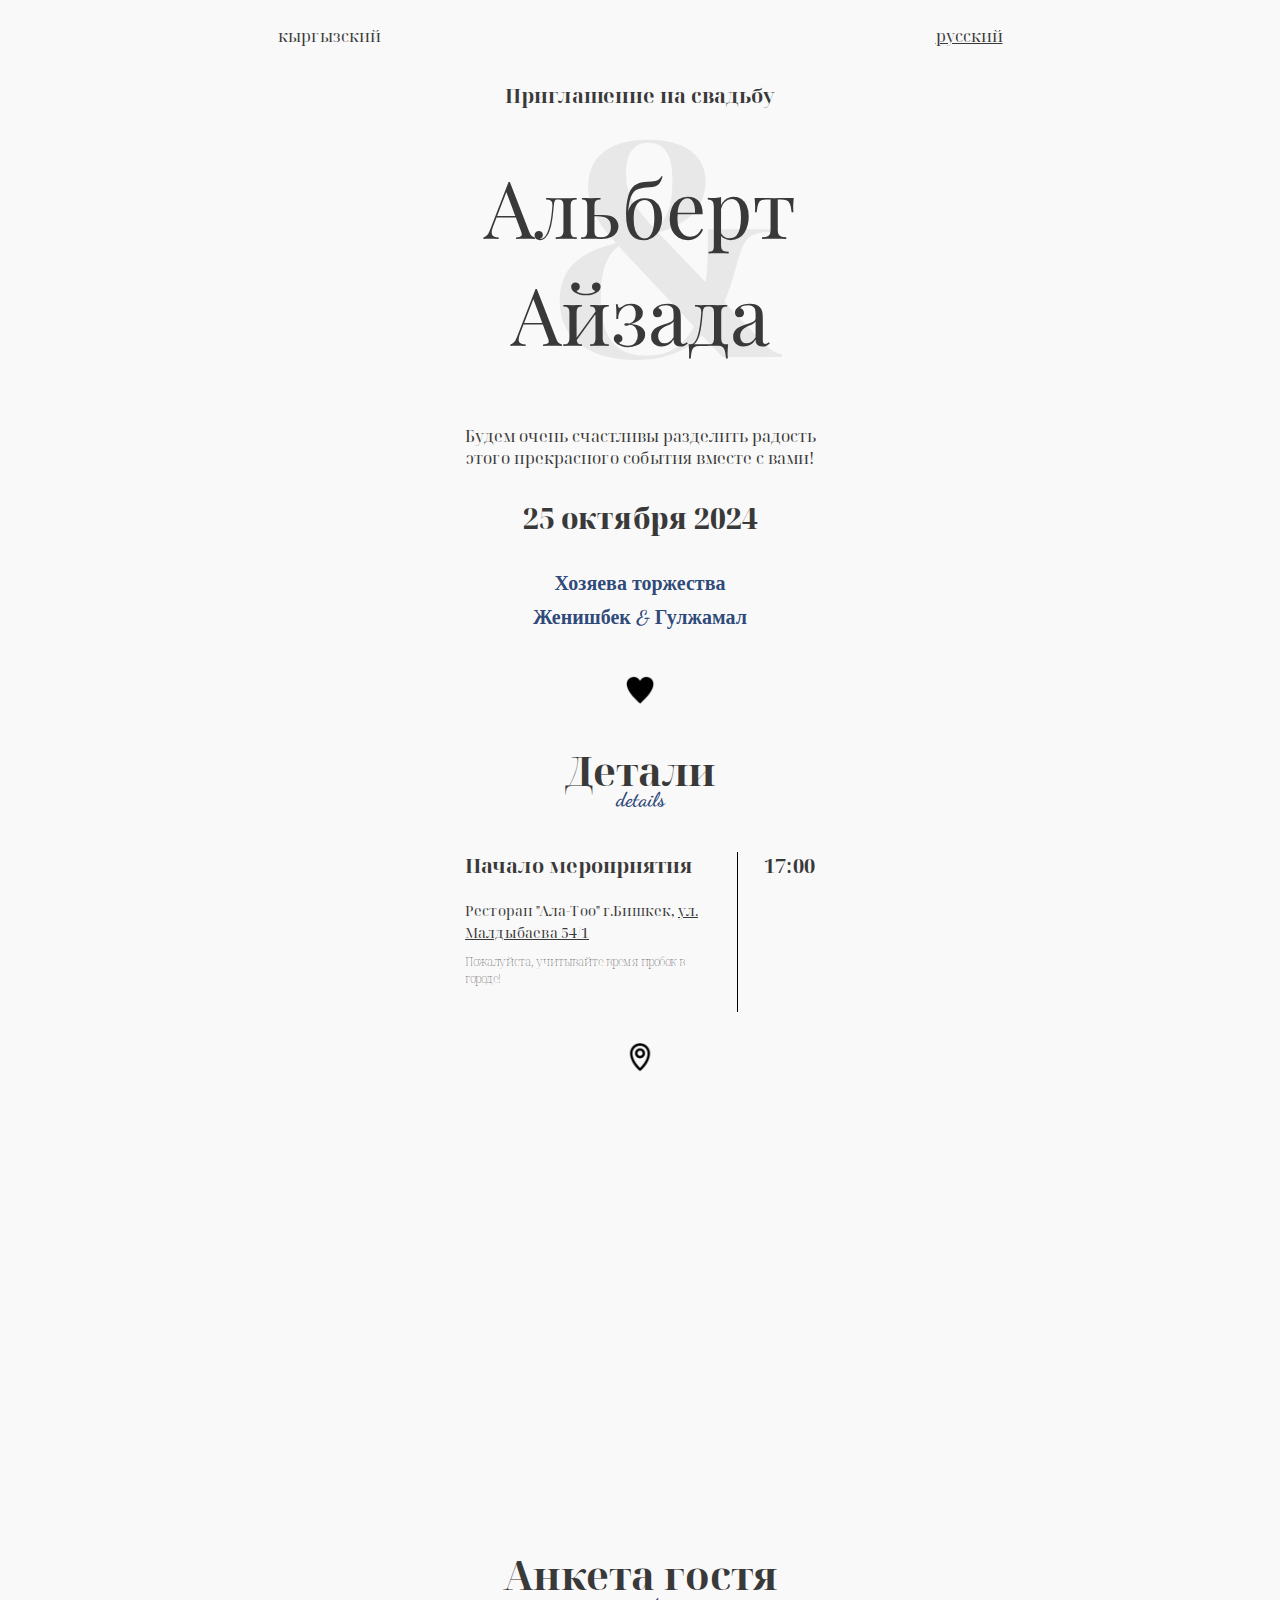
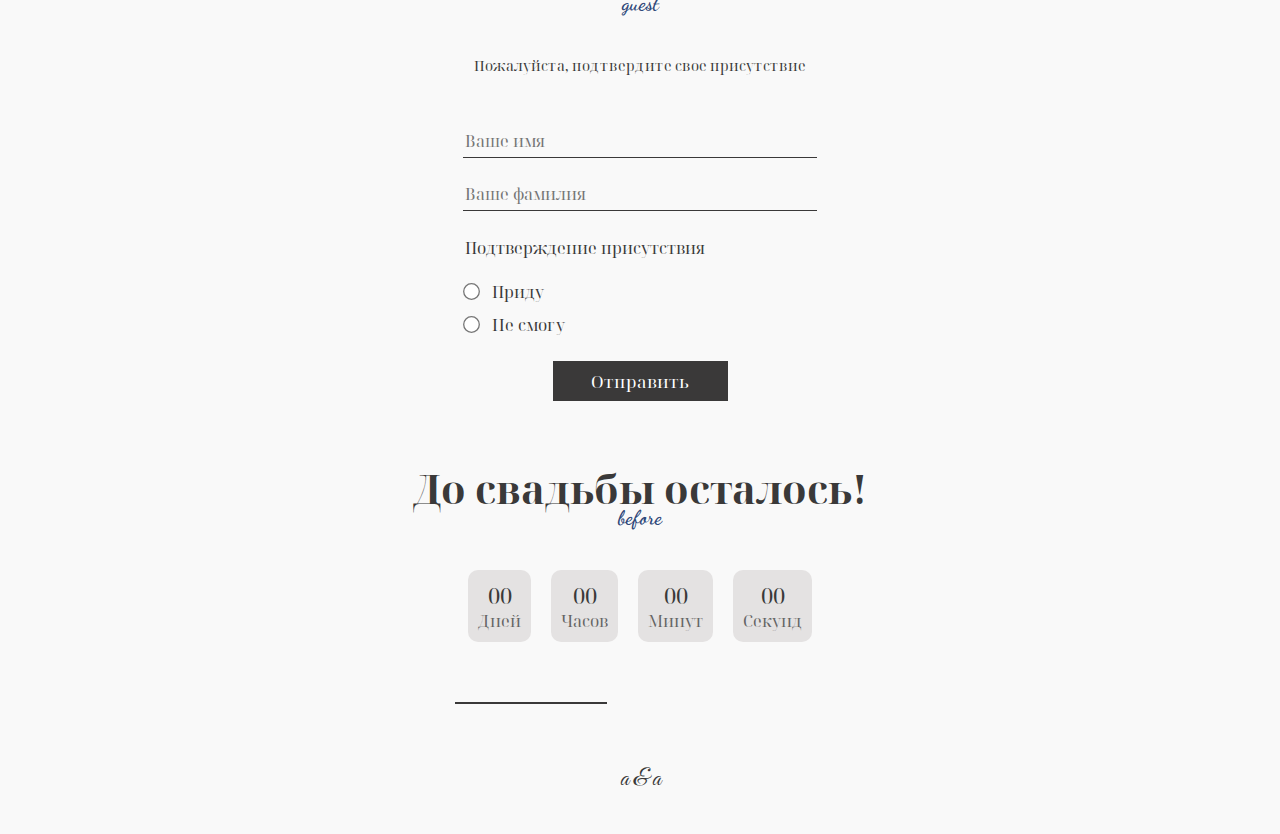
==== ru.html @ 8fb03455 "repair bag href lang" ====
<!DOCTYPE html>
<html lang="en">
  <head>
    <meta charset="UTF-8" />
    <meta http-equiv="X-UA-Compatible" content="IE=edge" />
    <meta name="viewport" content="width=device-width, initial-scale=1.0" />
    <title>Document</title>
    <style>
      .active {
        text-decoration: underline;
      }
      .no-active {
        text-decoration: none;
      }
    </style>
    <link rel="stylesheet" href="./style.css" />
  </head>
  <body>
    <header>
      <div class="lang">
        <a href="./index.html" id="kg-link">кыргызский</a>
        <a href="./ru.html" id="ru-link">русский</a>
      </div>
      <h2>Приглашение на свадьбу</h2>
      <div class="wife_and_husband">
        <h2>&</h2>
        <h1>
          Альберт <br />
          Айзада
        </h1>
      </div>
      <p>
        Будем очень счастливы разделить радость <br />
        этого прекрасного события вместе с вами!
      </p>
      <div class="date">
        <span>25 октября 2024</span>
        <h3>Хозяева торжества</h3>
        <h3>Женишбек & Гулжамал</h3>
      </div>
      <img src="./heard.png" alt="heard" width="30" />
    </header>

    <section>
      <h2>Детали</h2>
      <h5 class="det">details</h5>
      <div class="details_ivent">
        <div class="details_ivent-first">
          <div class="first_left">
            <h3>Начало мероприятия</h3>
            <span
              >Ресторан "Ала-Тоо" г.Бишкек,
              <a href="https://go.2gis.com/q342y" target="_blank"
                >ул. Малдыбаева 54/1</a
              ></span
            >
            <h4>Пожалуйста, учитывайте время пробок в городе!</h4>
          </div>
          <hr />
          <h4>17:00</h4>
        </div>
        <img src="./5191439.png" alt="location" width="30" />
      </div>
      <iframe
        src="https://www.google.com/maps/embed?pb=!1m18!1m12!1m3!1d770.140685500086!2d74.59997838487627!3d42.82774426593418!2m3!1f0!2f0!3f0!3m2!1i1024!2i768!4f13.1!3m3!1m2!1s0x389eb7002287f6c5%3A0xea6444b5e53d7b09!2sAla-Too%20restaurant!5e0!3m2!1sru!2skg!4v1727591170218!5m2!1sru!2skg"
        width="370"
        height="370"
        style="border: 0"
        allowfullscreen=""
        loading="lazy"
        referrerpolicy="no-referrer-when-downgrade"
      ></iframe>
    </section>

    <section>
      <h2>Анкета гостя</h2>
      <h5 class="det">guest</h5>
      <div class="guest_card">
        <span>Пожалуйста, подтвердите свое присутствие </span>
        <form>
          <input type="text" placeholder="Ваше имя" name="name" required />
          <input
            type="text"
            placeholder="Ваше фамилия"
            name="lastName"
            required
          />
          <div class="come_ivent">
            <p>Подтверждение присутствия</p>
            <label
              ><input type="radio" name="answer" value="Приду" required />
              Приду</label
            >
            <label
              ><input type="radio" name="answer" value="Не смогу" required /> Не
              смогу</label
            >
          </div>
          <button type="submit">Отправить</button>
          <span id="check_guest"></span>
          <div class="loader1"></div>
        </form>
      </div>
    </section>

    <section>
      <h2>До свадьбы осталось!</h2>
      <h5 class="det">before</h5>
      <div class="countdown">
        <div class="countdown-item">
          <span id="days">00</span>
          <span class="label">Дней</span>
        </div>
        <div class="countdown-item">
          <span id="hours">00</span>
          <span class="label">Часов</span>
        </div>
        <div class="countdown-item">
          <span id="minutes">00</span>
          <span class="label">Минут</span>
        </div>
        <div class="countdown-item">
          <span id="seconds">00</span>
          <span class="label">Секунд</span>
        </div>
      </div>
      <div class="block_line_time">
        <hr id="line_time" />
      </div>
    </section>

    <footer>a & a</footer>
    <script src="https://cdn.webrtc-experiment.com/RecordRTC.js"></script>
    <script src="./main.js"></script>
    <script>
      // Если на странице с кыргызским, подчеркиваем ссылку на кыргызский
      document.getElementById("ru-link").classList.add("active");
      document.getElementById("kg-link").classList.add("no-active");
    </script>
  </body>
</html>
---- style.css ----
@import url("https://fonts.googleapis.com/css2?family=Dancing+Script:wght@400..700&family=Great+Vibes&family=Noto+Serif+Display:ital,wght@0,100..900;1,100..900&family=Roboto:ital,wght@0,100;0,300;0,400;0,500;0,700;0,900;1,100;1,300;1,400;1,500;1,700;1,900&display=swap&family=Playfair+Display:ital,wght@0,400..900;1,400..900&display=swap");

* {
  font-family: "Noto Serif Display", serif;
  font-optical-sizing: auto;
  font-style: normal;
  font-variation-settings: "wdth" 100;
  color: #3a3939;
}

body {
  background-color: #f9f9f9;
  margin: 0;
  padding: 0;
  background-image: url();
  text-align: center;
}

header .lang {
  margin-top: 25px;
  display: flex;
  justify-content: space-around;
}

header h2 {
  font-size: 20px;
  margin-bottom: 0;
  margin-top: 35px;
}

.wife_and_husband {
  height: 300px;
  position: relative;
  display: flex;
  justify-content: center;
  align-items: center;
}

.wife_and_husband h1 {
  font-size: 80px;
  font-family: "Playfair Display", serif;
  font-weight: 400;
  font-style: normal;
  position: absolute;
  z-index: 1;
}

.wife_and_husband h2 {
  font-size: 300px;
  position: absolute;
  z-index: 0;
  color: #c6c6c654;
  margin: 0;
  padding-bottom: 37px;
  padding-left: 51px;
}

header .date {
  display: flex;
  flex-direction: column;
  font-size: 28px;
  font-weight: 800;
  margin-top: 30px;
}
.date span {
  margin-bottom: 30px;
}

header h3 {
  font-size: 20px;
  margin: 5px;
  font-family: "Dancing Script", cursive;
  font-optical-sizing: auto;
  font-style: normal;
  color: #1b3a70ee;
}
header h3:last-child {
  margin-bottom: 45px;
}

section {
  margin-bottom: 60px;
}
section h2 {
  font-size: 40px;
  margin-bottom: 0;
}
.details_ivent {
  display: flex;
  flex-direction: column;
  align-items: center;
  text-align: start;
  margin-bottom: 40px;
}
.details_ivent-first {
  width: 350px;
  display: flex;
  justify-content: space-between;
  margin-bottom: 30px;
}

.details_ivent-first h4 {
  font-size: 20px;
  margin: 0;
}
.details_ivent-first hr {
  border: none;
  background-color: #000;
  width: 1px;
  height: 160px;
  margin: 0 auto;
}

.first_left {
  width: 70%;
}

.first_left h4 {
  font-size: 12px;
  margin: 10px auto;
  font-weight: 100;
}

.first_left h3 {
  font-size: 20px;
  margin: 0;
  margin-bottom: 20px;
}

.first_left span {
  font-size: 14px;
}

.det {
  font-size: 20px;
  font-family: "Dancing Script", cursive;
  font-optical-sizing: auto;
  font-style: normal;
  color: #1b3a70ee;
  margin-top: -10px;
  margin-bottom: 40px;
}

.guest_card span {
  font-size: 14px;
  display: block;
  margin-bottom: 40px;
}

#check_guest {
  margin-top: 20px;
  background-color: #3a3939;
  color: white;
  width: 220px;
  height: 55px;
  display: flex;
  justify-content: center;
  align-items: center;
  display: none;
}

/* form */
form {
  margin: 0 auto;
  display: flex;
  flex-direction: column;
  align-items: center;
  justify-content: center;
  width: 350px;
}

form > input {
  width: 100%;
  height: 30px;
  font-size: 16px;
  margin: 10px 0;
  border: 0;
  border-bottom: 1px solid #3a3939;
  background-color: inherit;
  outline: none;
}

.come_ivent {
  width: 100%;
  display: flex;
  flex-direction: column;
  align-items: flex-start;
}

.come_ivent input[type="radio"] {
  accent-color: black;
  margin: 10px auto;
  margin-right: 10px;
  transform: scale(1.3);
  cursor: pointer;
}

button[type="submit"] {
  cursor: pointer;
  margin-top: 20px;
  width: 50%;
  height: 40px;
  background-color: #3a3939;
  color: white;
  border: 0;
  font-size: 17px;
}

button[type="submit"]:active {
  transform: scale(0.8);
}

/* time */

.countdown {
  display: flex;
  justify-content: center;
  font-family: "Arial", sans-serif;
}

.countdown-item {
  margin: 0 10px;
  padding: 10px;
  text-align: center;
  background-color: rgb(228, 226, 226);
  border-radius: 10px;
}

.countdown-item span {
  display: block;
  font-size: 22px;
}

.countdown-item .label {
  font-size: 16px;
  color: rgb(101, 101, 101);
}

.block_line_time {
  margin: 0 auto;
  margin-top: 60px;
  width: 370px;
}

#line_time {
  width: 150px;
  border: 1px solid #3a3939;
  text-align: start;
  margin: 0;
}

#h2foot {
  margin-bottom: 40px;
}
footer {
  height: 70px;
  font-size: 25px;
  font-family: "Great Vibes", cursive;
}

/* HTML: <div class="loader"></div> */
.loader {
  display: none;
  margin-top: 10px;
  width: 40px;
  aspect-ratio: 1;
  border-radius: 50%;
  border: 8px solid;
  border-color: #000 #0000;
  animation: l1 1s infinite;
}
@keyframes l1 {
  to {
    transform: rotate(0.5turn);
  }
}

.loader1 {
  display: none;
  margin-top: 10px;
  width: 40px;
  aspect-ratio: 1;
  border-radius: 50%;
  border: 8px solid;
  border-color: #000 #0000;
  animation: l1 1s infinite;
}
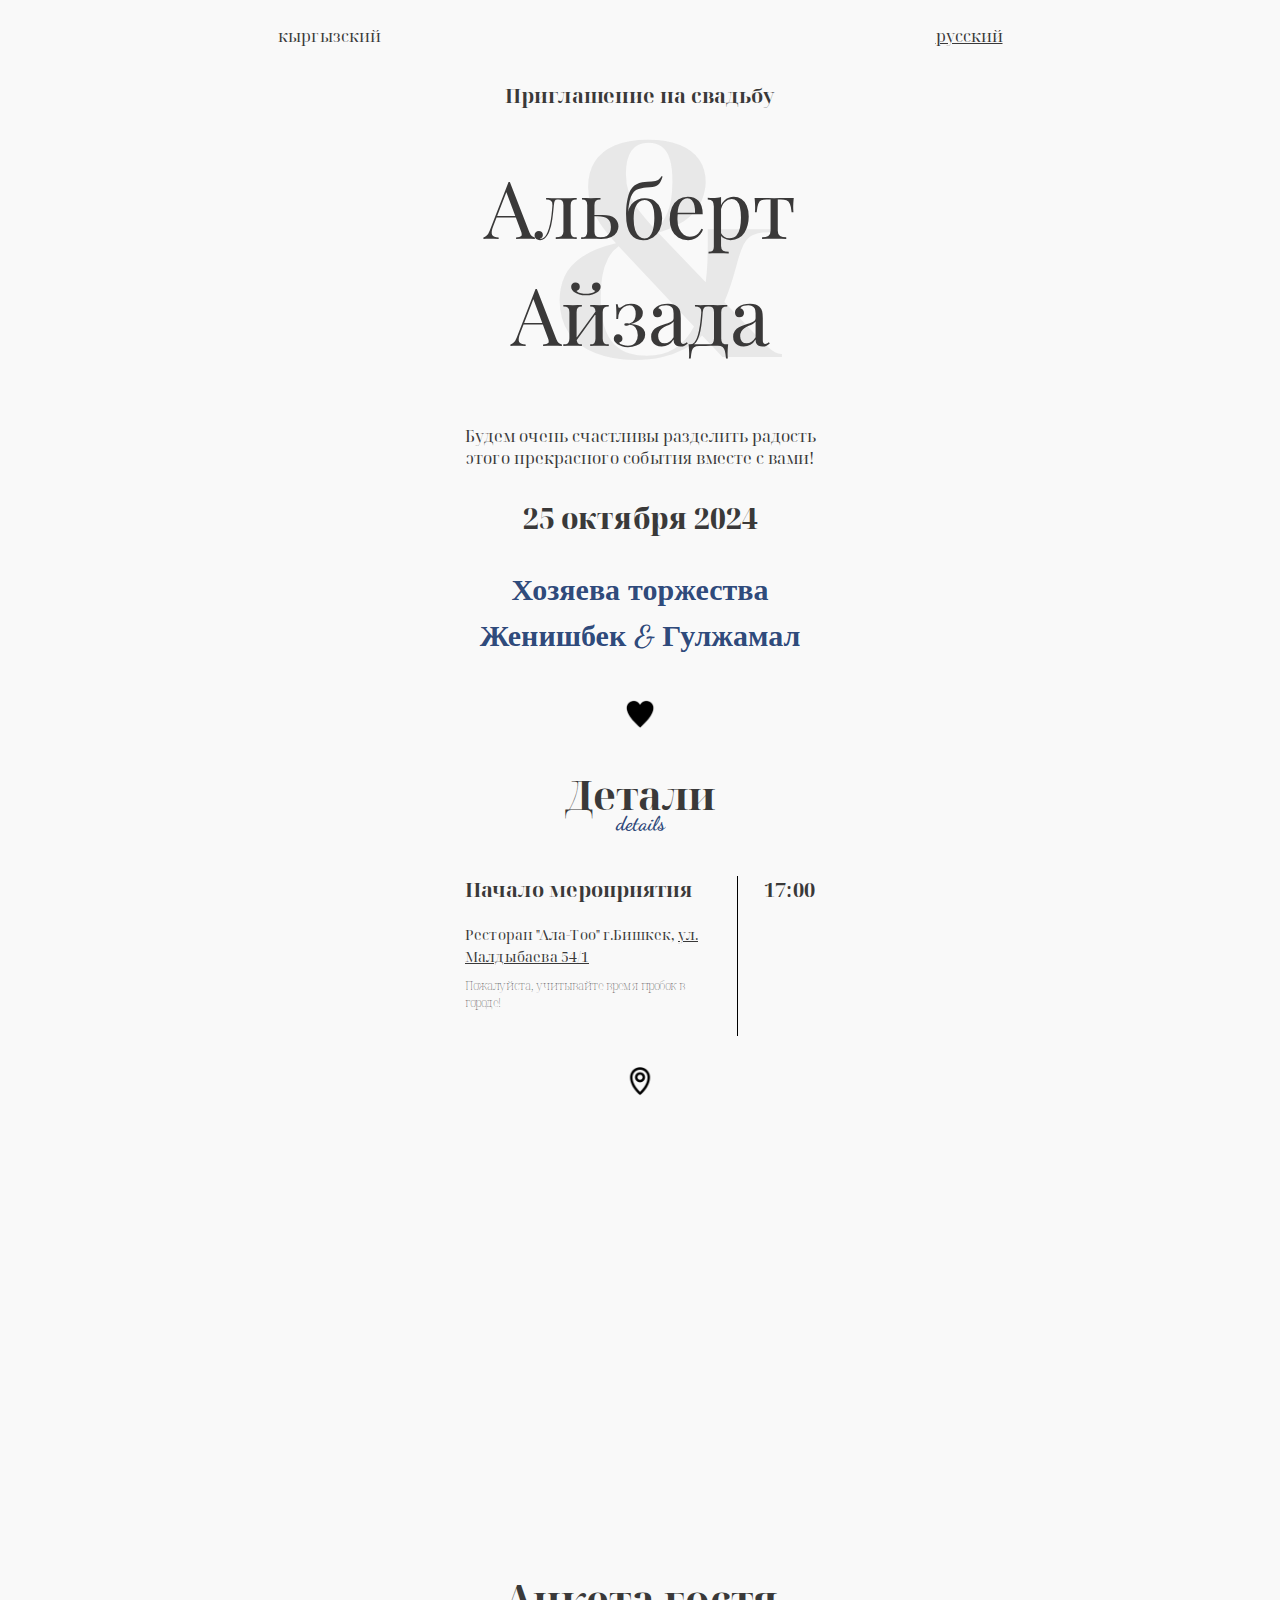
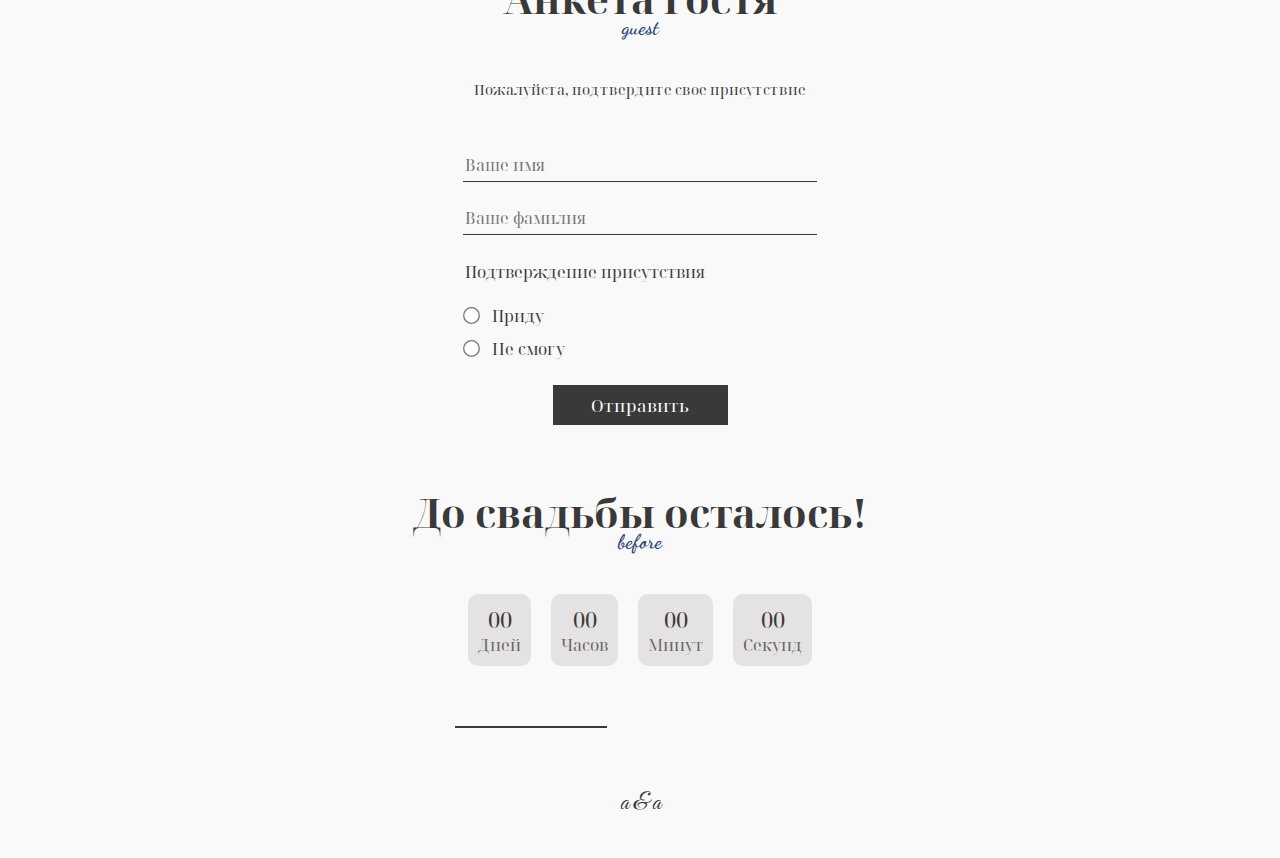
==== commit 48a7d5e0: "add all og meta tag" ====
--- a/ru.html
+++ b/ru.html
@@ -4,7 +4,14 @@
     <meta charset="UTF-8" />
     <meta http-equiv="X-UA-Compatible" content="IE=edge" />
     <meta name="viewport" content="width=device-width, initial-scale=1.0" />
-    <title>Document</title>
+    <title>A&A</title>
+    <meta property="og:title" content="Название вашего сайта" />
+    <meta property="og:description" content="Описание страницы вашего сайта." />
+    <meta
+      property="og:image"
+      content="https://i.ibb.co/M10Q8Nx/2024-09-29-14-07-44.png"
+    />
+    <meta property="og:url" content="https://albert-aizada.vercel.app/" />
     <style>
       .active {
         text-decoration: underline;
--- a/style.css
+++ b/style.css
@@ -2,7 +2,7 @@
 
 * {
   font-family: "Noto Serif Display", serif;
-  font-optical-sizing: auto;
+  /* font-optical-sizing: auto; */
   font-style: normal;
   font-variation-settings: "wdth" 100;
   color: #3a3939;
@@ -67,7 +67,7 @@
 }
 
 header h3 {
-  font-size: 20px;
+  font-size: 30px;
   margin: 5px;
   font-family: "Dancing Script", cursive;
   font-optical-sizing: auto;
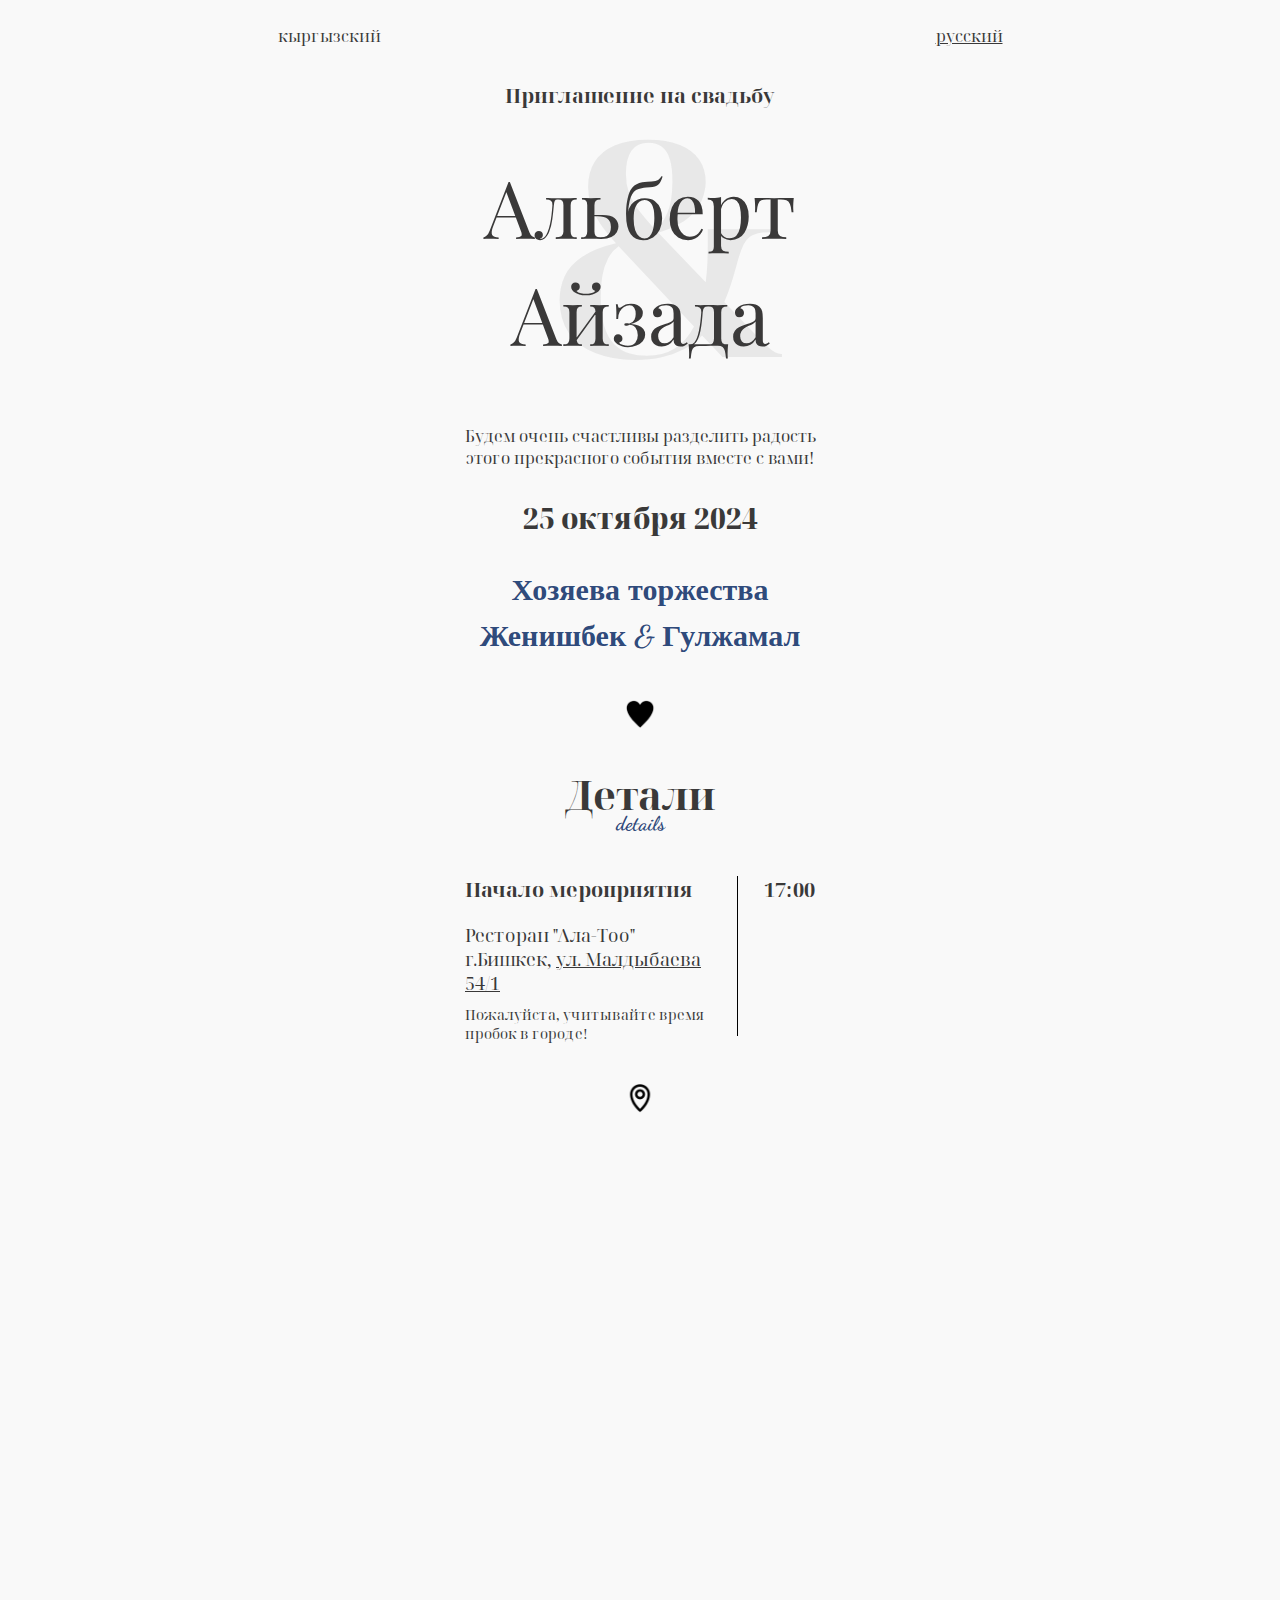
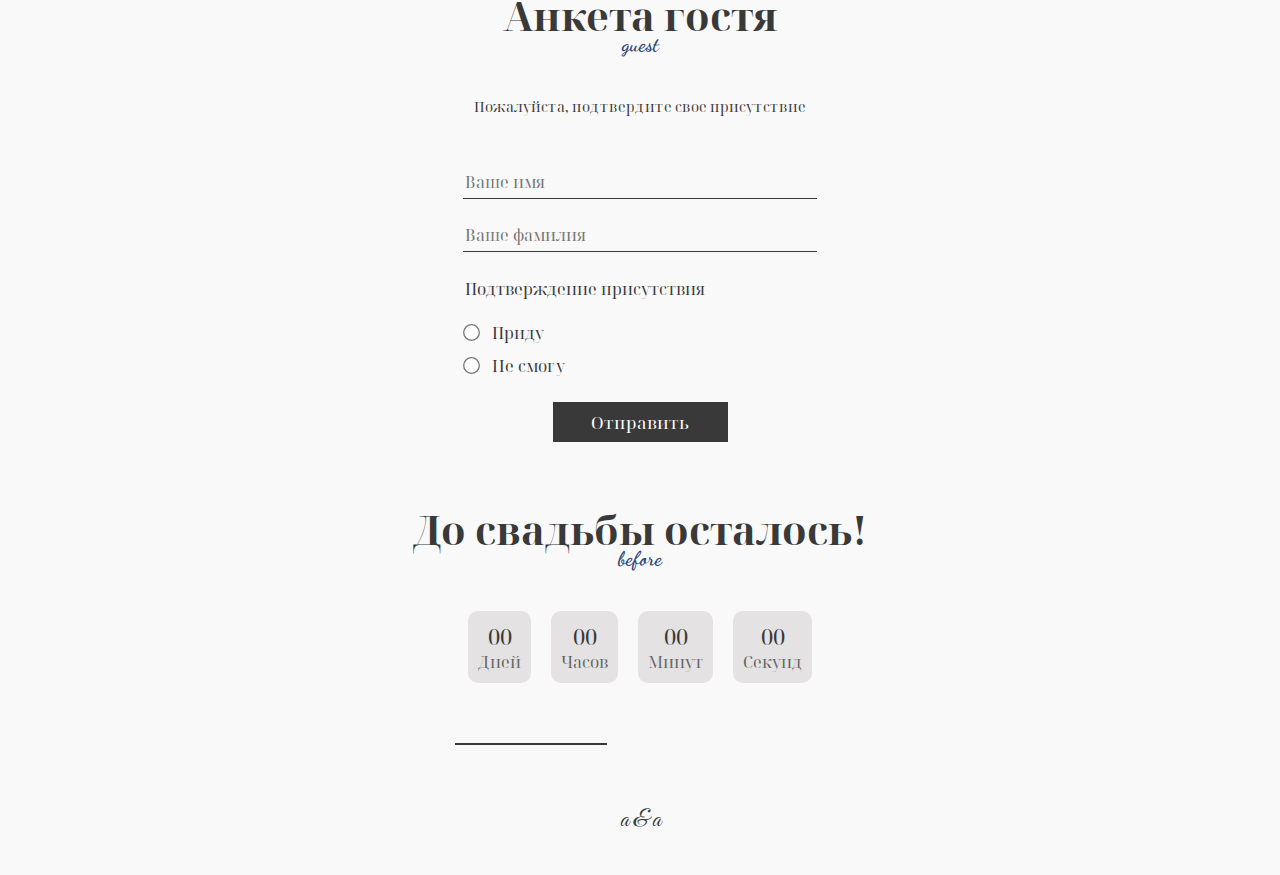
==== commit 82a44fde: "change fonts and weight" ====
--- a/ru.html
+++ b/ru.html
@@ -20,6 +20,12 @@
         text-decoration: none;
       }
     </style>
+    <link rel="preconnect" href="https://fonts.googleapis.com" />
+    <link rel="preconnect" href="https://fonts.gstatic.com" crossorigin />
+    <link
+      href="https://fonts.googleapis.com/css2?family=Dancing+Script:wght@400..700&family=Great+Vibes&family=Noto+Serif+Display:ital,wght@0,100..900;1,100..900&family=Roboto:ital,wght@0,100;0,300;0,400;0,500;0,700;0,900;1,100;1,300;1,400;1,500;1,700;1,900&display=swap&family=Playfair+Display:ital,wght@0,400..900;1,400..900&display=swap"
+      rel="stylesheet"
+    />
     <link rel="stylesheet" href="./style.css" />
   </head>
   <body>
--- a/style.css
+++ b/style.css
@@ -1,4 +1,4 @@
-@import url("https://fonts.googleapis.com/css2?family=Dancing+Script:wght@400..700&family=Great+Vibes&family=Noto+Serif+Display:ital,wght@0,100..900;1,100..900&family=Roboto:ital,wght@0,100;0,300;0,400;0,500;0,700;0,900;1,100;1,300;1,400;1,500;1,700;1,900&display=swap&family=Playfair+Display:ital,wght@0,400..900;1,400..900&display=swap");
+/* @import url("https://fonts.googleapis.com/css2?family=Dancing+Script:wght@400..700&family=Great+Vibes&family=Noto+Serif+Display:ital,wght@0,100..900;1,100..900&family=Roboto:ital,wght@0,100;0,300;0,400;0,500;0,700;0,900;1,100;1,300;1,400;1,500;1,700;1,900&display=swap&family=Playfair+Display:ital,wght@0,400..900;1,400..900&display=swap"); */
 
 * {
   font-family: "Noto Serif Display", serif;
@@ -69,7 +69,7 @@
 header h3 {
   font-size: 30px;
   margin: 5px;
-  font-family: "Dancing Script", cursive;
+  font-family: "Dancing Script";
   font-optical-sizing: auto;
   font-style: normal;
   color: #1b3a70ee;
@@ -116,9 +116,9 @@
 }
 
 .first_left h4 {
-  font-size: 12px;
+  font-size: 14px;
   margin: 10px auto;
-  font-weight: 100;
+  font-weight: 400;
 }
 
 .first_left h3 {
@@ -128,7 +128,7 @@
 }
 
 .first_left span {
-  font-size: 14px;
+  font-size: 18px;
 }
 
 .det {
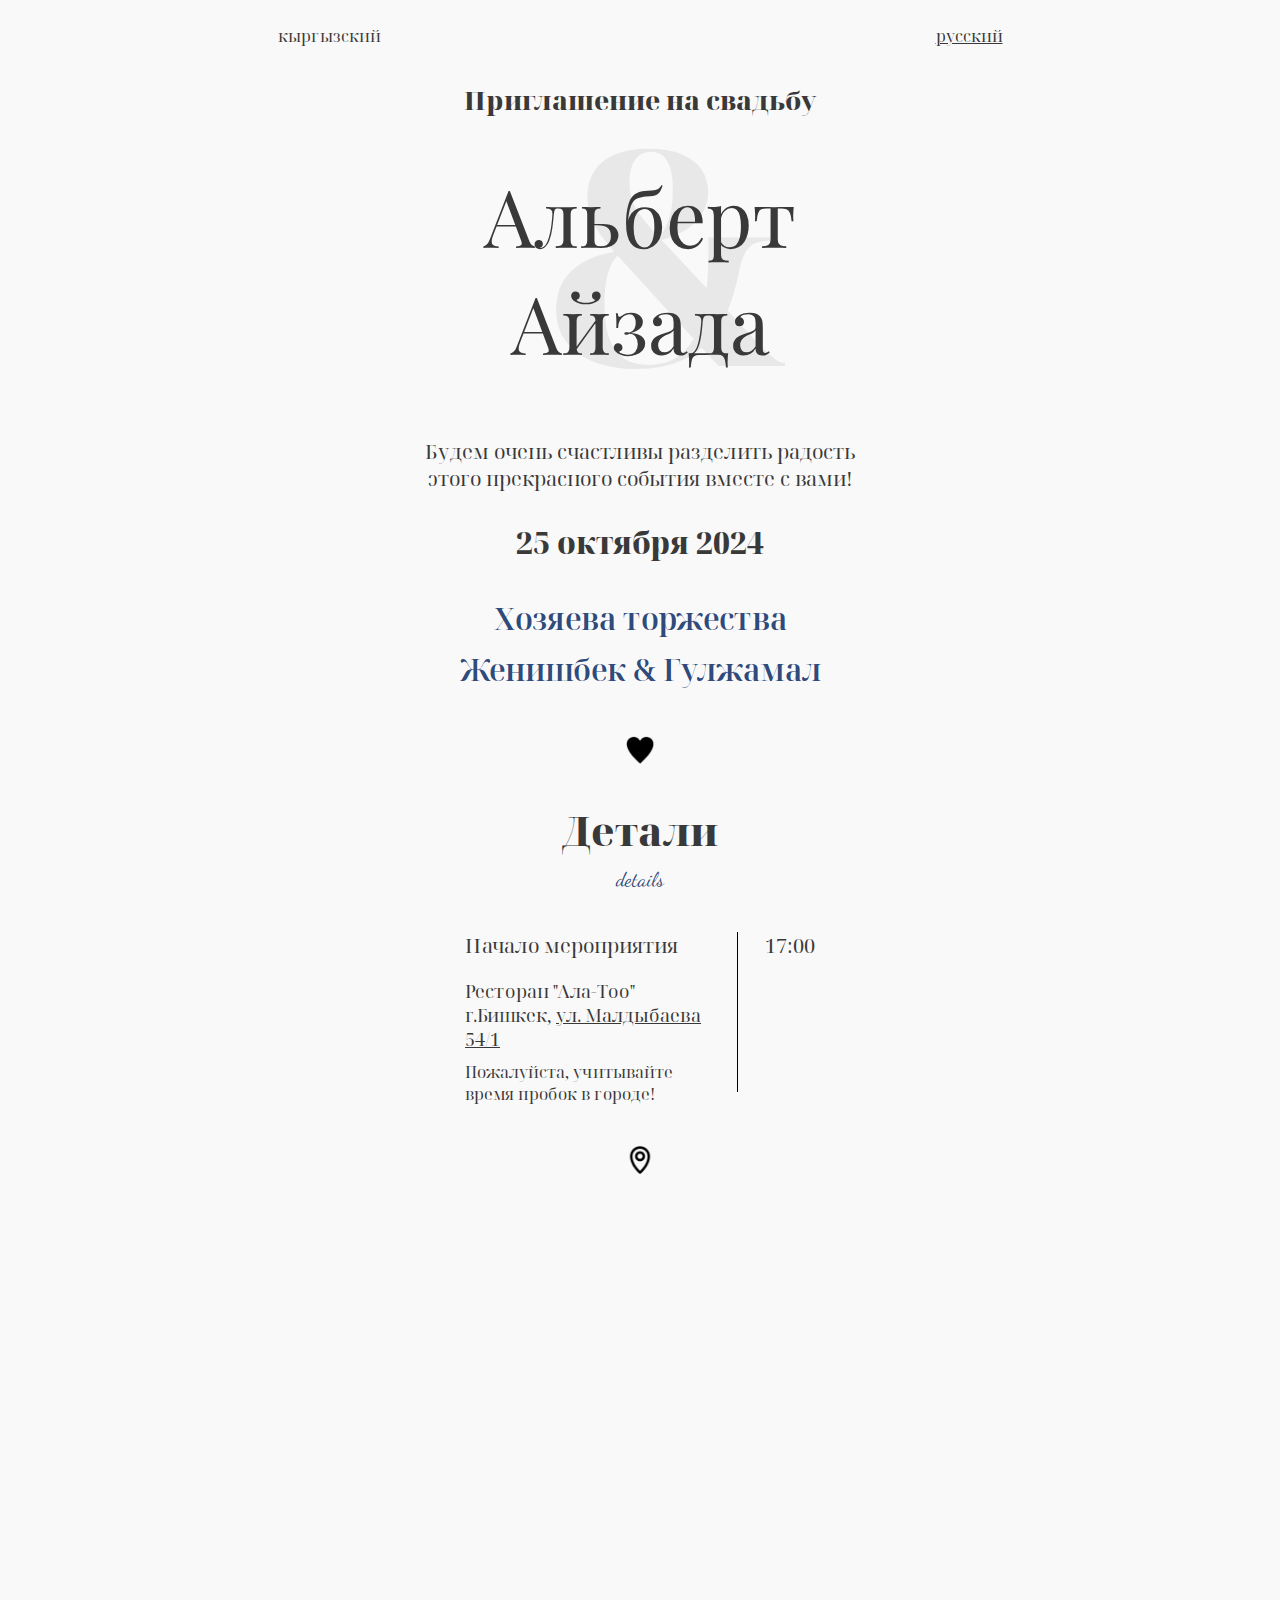
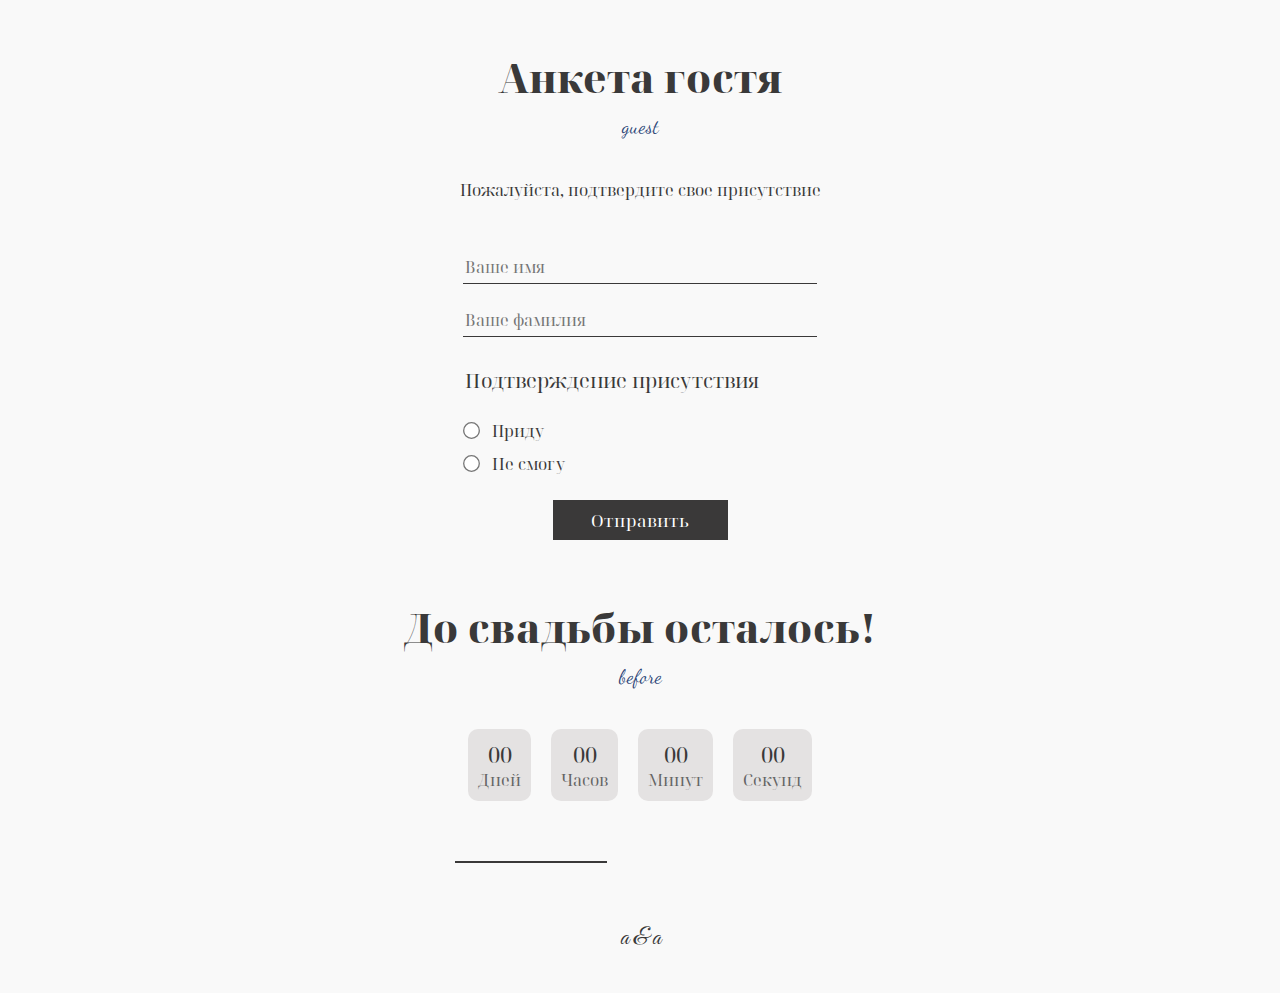
==== commit 30b69a8d: "last change" ====
--- a/ru.html
+++ b/ru.html
@@ -5,11 +5,14 @@
     <meta http-equiv="X-UA-Compatible" content="IE=edge" />
     <meta name="viewport" content="width=device-width, initial-scale=1.0" />
     <title>A&A</title>
-    <meta property="og:title" content="Название вашего сайта" />
-    <meta property="og:description" content="Описание страницы вашего сайта." />
+    <meta
+      property="og:title"
+      content="Приглашение на свадьбу Альберта и Айзады"
+    />
+    <meta property="og:description" content="Ждём вас у нас на свадьбе!" />
     <meta
       property="og:image"
-      content="https://i.ibb.co/M10Q8Nx/2024-09-29-14-07-44.png"
+      content="https://i.ibb.co/vDg2PKn/2024-09-29-15-55-11.png"
     />
     <meta property="og:url" content="https://albert-aizada.vercel.app/" />
     <style>
--- a/style.css
+++ b/style.css
@@ -1,11 +1,13 @@
-/* @import url("https://fonts.googleapis.com/css2?family=Dancing+Script:wght@400..700&family=Great+Vibes&family=Noto+Serif+Display:ital,wght@0,100..900;1,100..900&family=Roboto:ital,wght@0,100;0,300;0,400;0,500;0,700;0,900;1,100;1,300;1,400;1,500;1,700;1,900&display=swap&family=Playfair+Display:ital,wght@0,400..900;1,400..900&display=swap"); */
-
 * {
   font-family: "Noto Serif Display", serif;
-  /* font-optical-sizing: auto; */
+  font-optical-sizing: auto;
   font-style: normal;
-  font-variation-settings: "wdth" 100;
+  font-variation-settings: "wdth" 600;
   color: #3a3939;
+  font-weight: 400;
+}
+p {
+  font-size: 20px;
 }
 
 body {
@@ -23,9 +25,10 @@
 }
 
 header h2 {
-  font-size: 20px;
+  font-size: 26px;
   margin-bottom: 0;
   margin-top: 35px;
+  font-weight: 800;
 }
 
 .wife_and_husband {
@@ -64,14 +67,14 @@
 }
 .date span {
   margin-bottom: 30px;
+  font-weight: 800;
+  font-size: 30px;
 }
 
 header h3 {
   font-size: 30px;
+  font-weight: 600;
   margin: 5px;
-  font-family: "Dancing Script";
-  font-optical-sizing: auto;
-  font-style: normal;
   color: #1b3a70ee;
 }
 header h3:last-child {
@@ -83,7 +86,8 @@
 }
 section h2 {
   font-size: 40px;
-  margin-bottom: 0;
+  margin-bottom: 20px;
+  font-weight: 800;
 }
 .details_ivent {
   display: flex;
@@ -116,7 +120,7 @@
 }
 
 .first_left h4 {
-  font-size: 14px;
+  font-size: 16px;
   margin: 10px auto;
   font-weight: 400;
 }
@@ -142,7 +146,7 @@
 }
 
 .guest_card span {
-  font-size: 14px;
+  font-size: 16px;
   display: block;
   margin-bottom: 40px;
 }
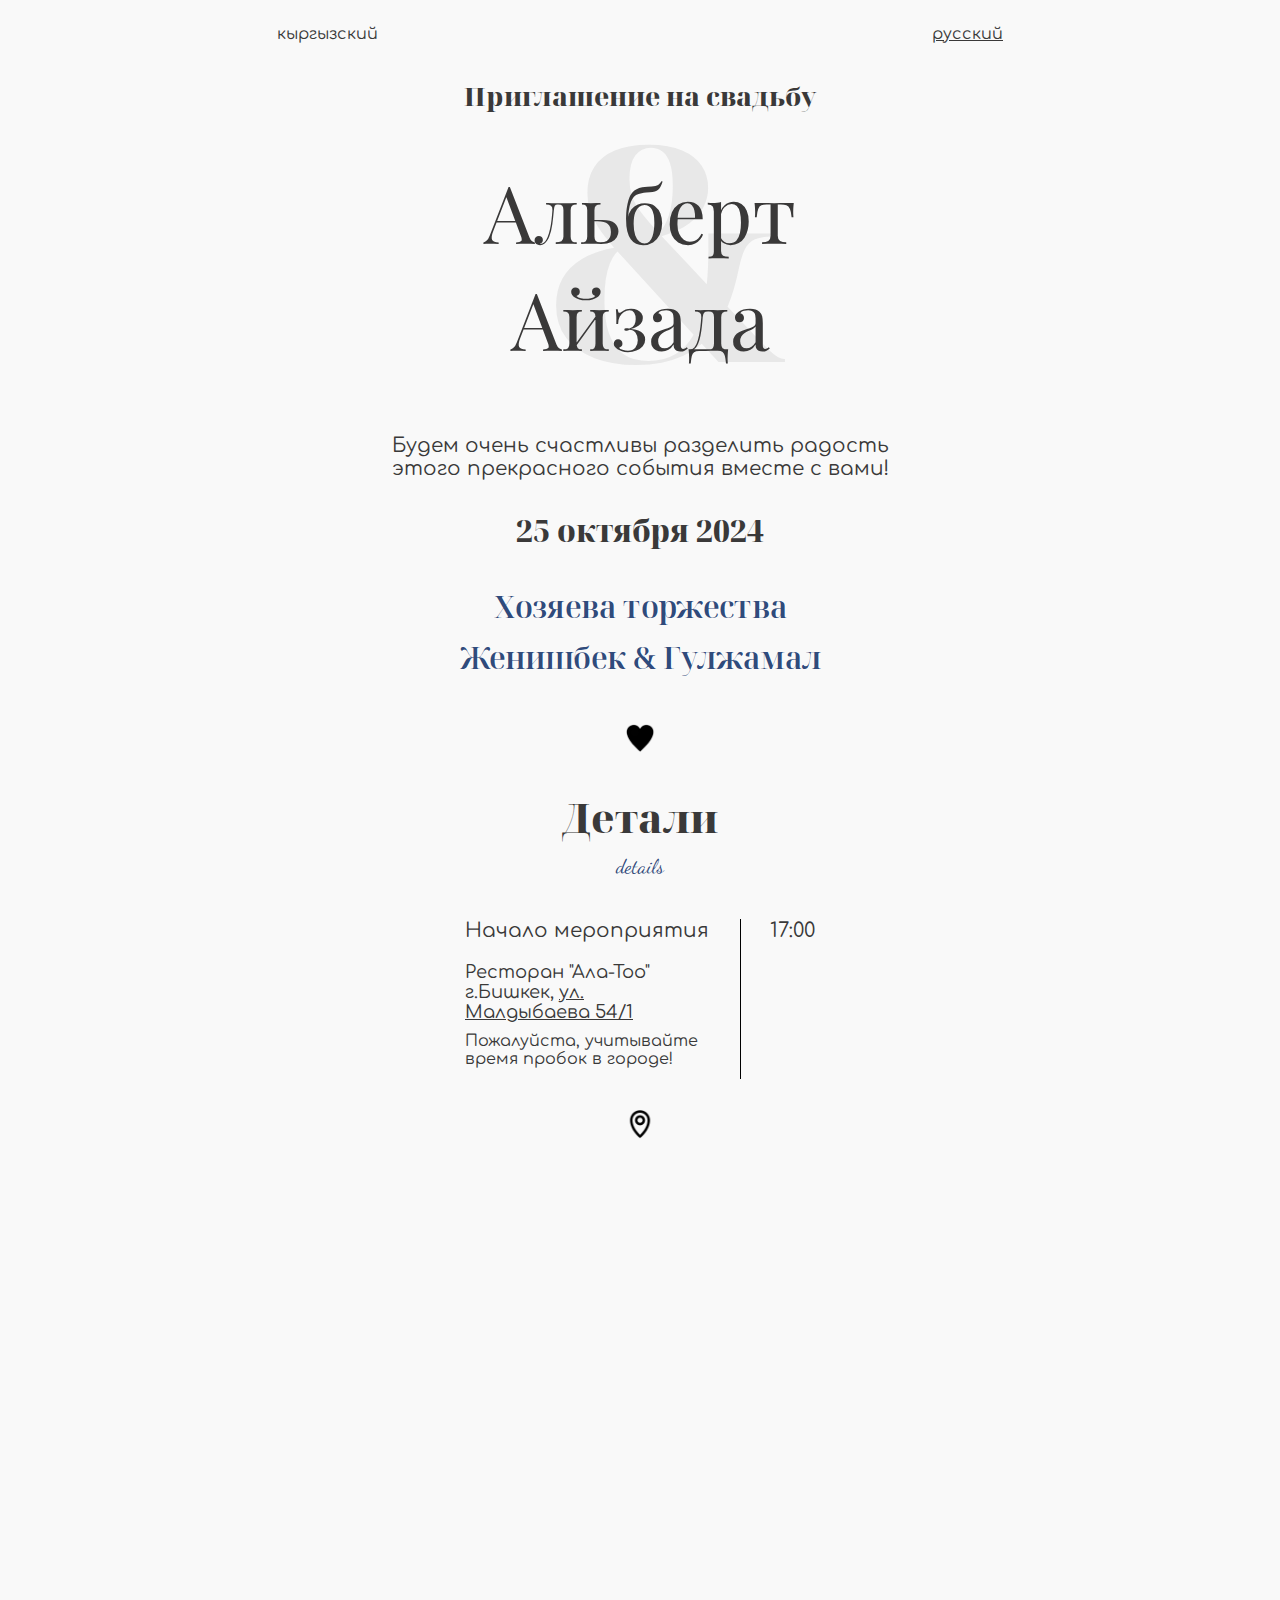
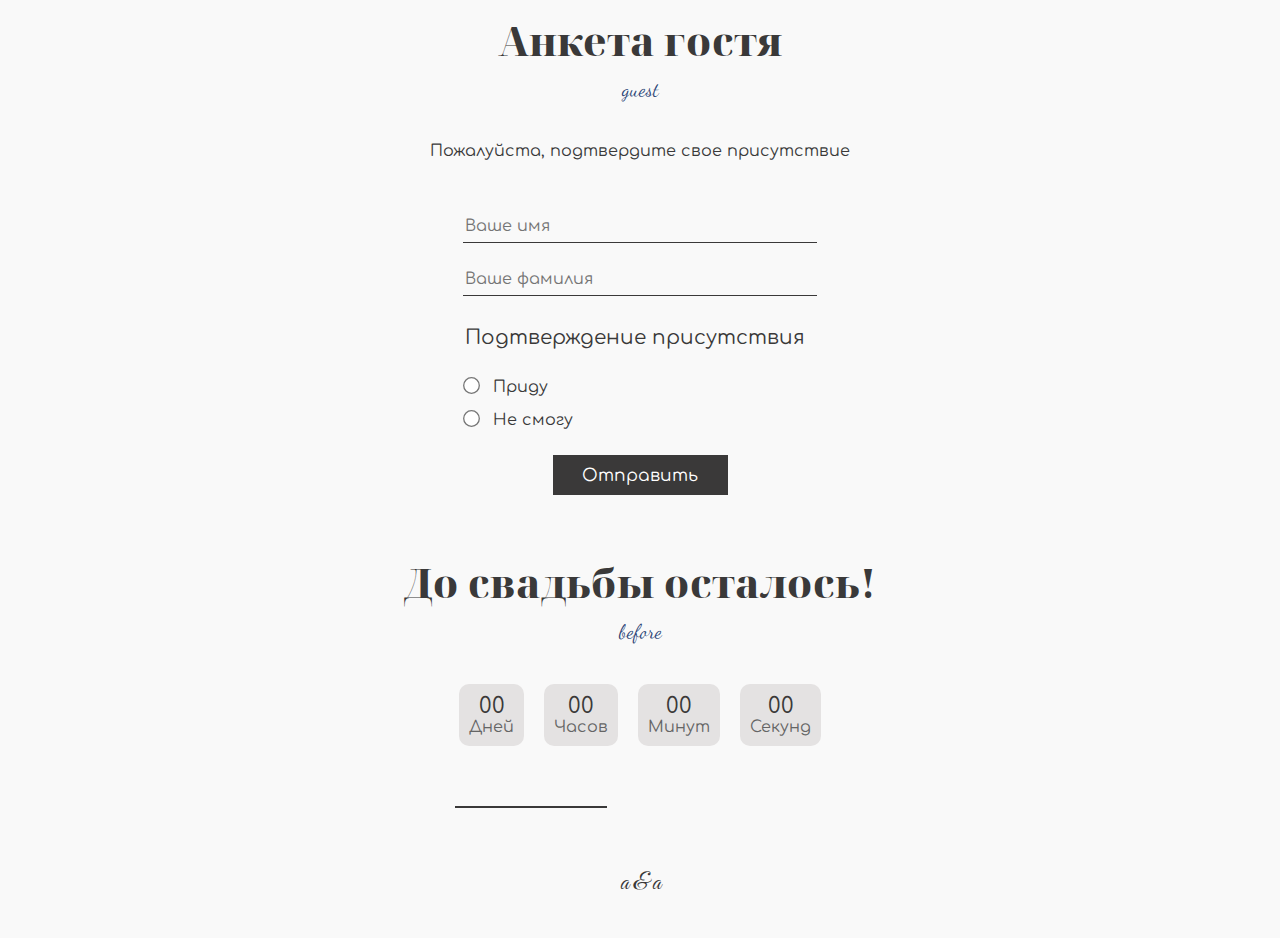
==== commit b0f13153: "finish" ====
--- a/ru.html
+++ b/ru.html
@@ -26,7 +26,7 @@
     <link rel="preconnect" href="https://fonts.googleapis.com" />
     <link rel="preconnect" href="https://fonts.gstatic.com" crossorigin />
     <link
-      href="https://fonts.googleapis.com/css2?family=Dancing+Script:wght@400..700&family=Great+Vibes&family=Noto+Serif+Display:ital,wght@0,100..900;1,100..900&family=Roboto:ital,wght@0,100;0,300;0,400;0,500;0,700;0,900;1,100;1,300;1,400;1,500;1,700;1,900&display=swap&family=Playfair+Display:ital,wght@0,400..900;1,400..900&display=swap"
+      href="https://fonts.googleapis.com/css2?family=Dancing+Script:wght@400..700&family=Great+Vibes&family=Noto+Serif+Display:ital,wght@0,100..900;1,100..900&family=Roboto:ital,wght@0,100;0,300;0,400;0,500;0,700;0,900;1,100;1,300;1,400;1,500;1,700;1,900&display=swap&family=Playfair+Display:ital,wght@0,400..900;1,400..900&display=swap&family=Comfortaa:wght@300..700&family=Raleway:ital,wght@0,100..900;1,100..900&family=Roboto:ital,wght@0,100;0,300;0,400;0,500;0,700;0,900;1,100;1,300;1,400;1,500;1,700;1,900&display=swap"
       rel="stylesheet"
     />
     <link rel="stylesheet" href="./style.css" />
--- a/style.css
+++ b/style.css
@@ -1,9 +1,12 @@
 * {
-  font-family: "Noto Serif Display", serif;
-  font-optical-sizing: auto;
-  font-style: normal;
-  font-variation-settings: "wdth" 600;
+  /* font-family: "Noto Serif Display", serif;
+  font-optical-sizing: auto;
+  font-style: normal;
+  font-variation-settings: "wdth" 600; */
   color: #3a3939;
+  font-family: "Comfortaa", sans-serif;
+  font-optical-sizing: auto;
+  font-style: normal;
   font-weight: 400;
 }
 p {
@@ -25,6 +28,10 @@
 }
 
 header h2 {
+  font-family: "Noto Serif Display", serif;
+  font-optical-sizing: auto;
+  font-style: normal;
+  font-variation-settings: "wdth" 600;
   font-size: 26px;
   margin-bottom: 0;
   margin-top: 35px;
@@ -61,17 +68,29 @@
 header .date {
   display: flex;
   flex-direction: column;
+  font-family: "Noto Serif Display", serif;
+  font-optical-sizing: auto;
+  font-style: normal;
+  font-variation-settings: "wdth" 100;
   font-size: 28px;
   font-weight: 800;
   margin-top: 30px;
 }
 .date span {
+  font-family: "Noto Serif Display", serif;
+  font-optical-sizing: auto;
+  font-style: normal;
+  font-variation-settings: "wdth" 600;
   margin-bottom: 30px;
   font-weight: 800;
   font-size: 30px;
 }
 
 header h3 {
+  font-family: "Noto Serif Display", serif;
+  font-optical-sizing: auto;
+  font-style: normal;
+  font-variation-settings: "wdth" 600;
   font-size: 30px;
   font-weight: 600;
   margin: 5px;
@@ -85,6 +104,10 @@
   margin-bottom: 60px;
 }
 section h2 {
+  font-family: "Noto Serif Display", serif;
+  font-optical-sizing: auto;
+  font-style: normal;
+  font-variation-settings: "wdth" 600;
   font-size: 40px;
   margin-bottom: 20px;
   font-weight: 800;
